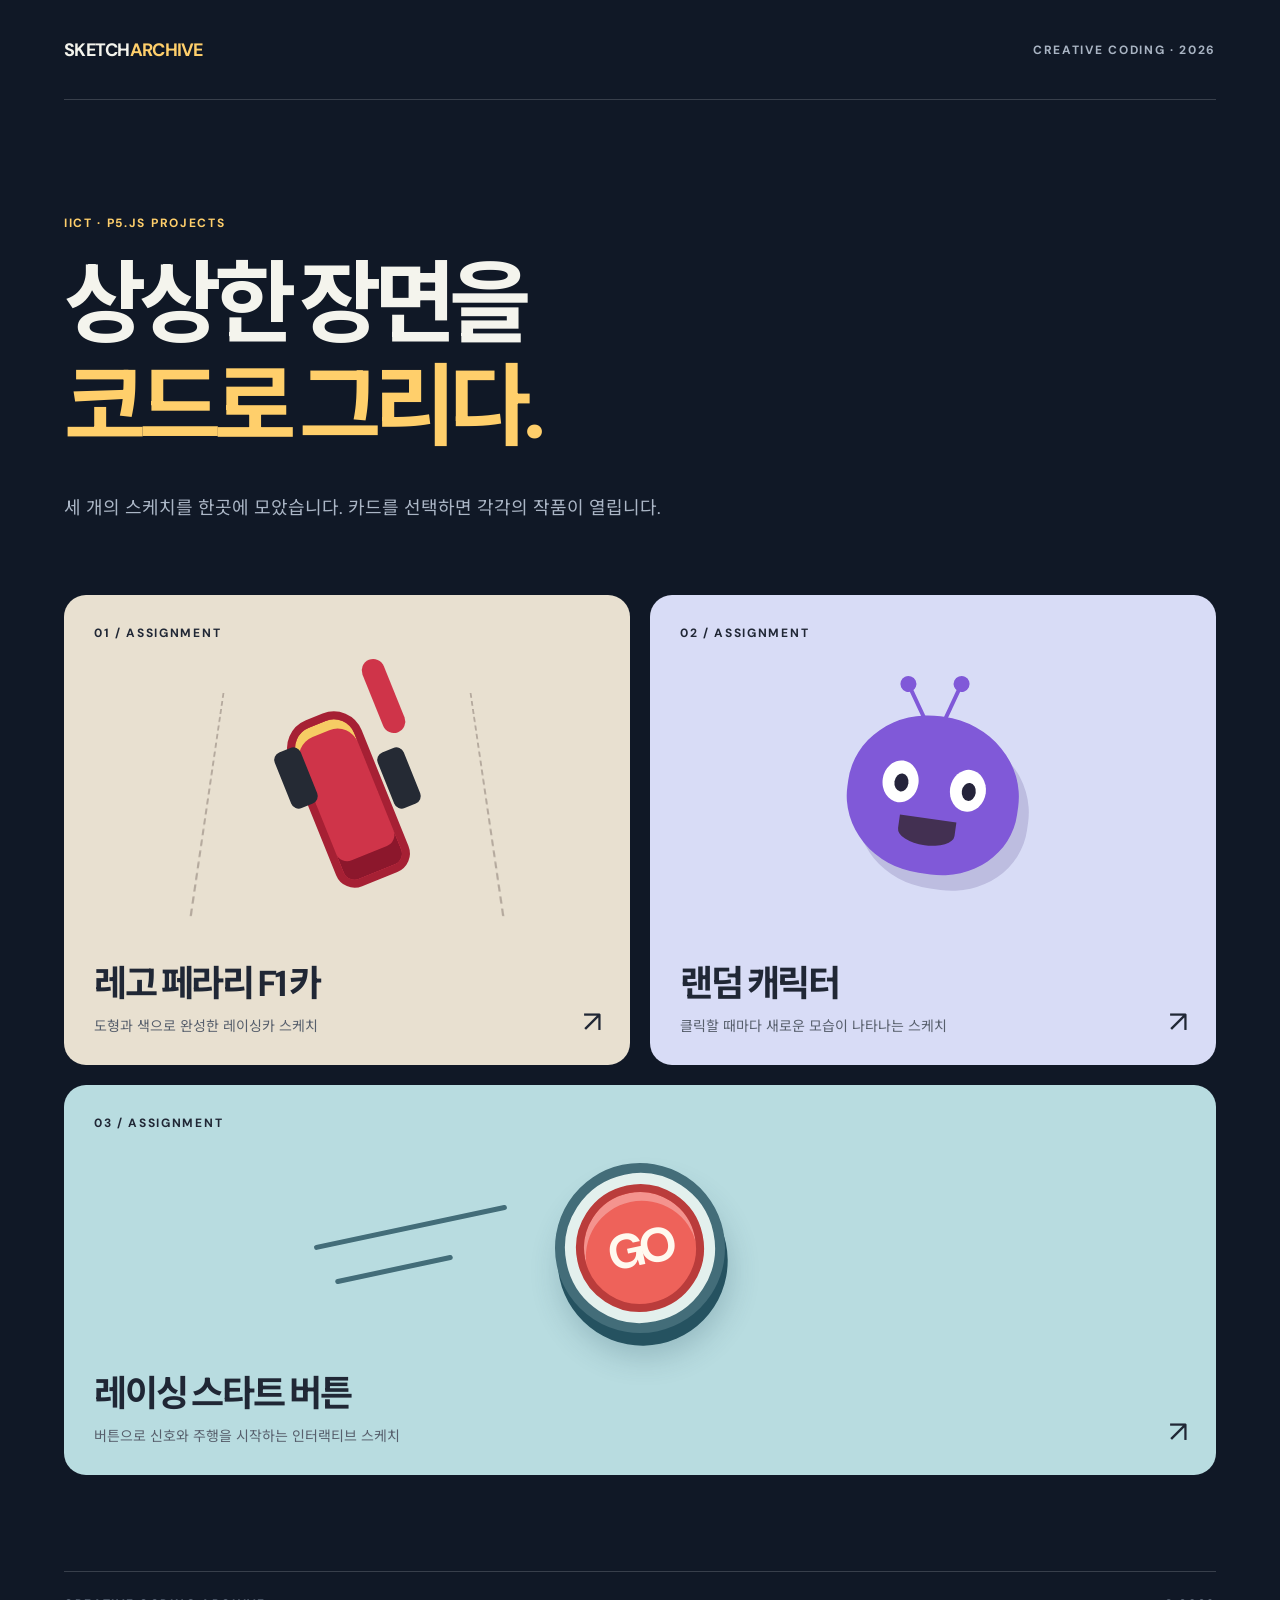
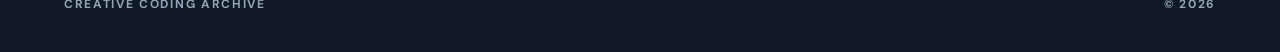
==== index.html @ 2d69be4e "Add homepage and project index" ====
<!doctype html>
<html lang="ko">
<head>
  <meta charset="utf-8">
  <meta name="viewport" content="width=device-width, initial-scale=1">
  <meta name="theme-color" content="#101826">
  <title>창작 스케치 아카이브</title>
  <meta name="description" content="세 개의 창작 코딩 스케치를 모은 아카이브입니다.">
  <link rel="stylesheet" href="style.css">
</head>
<body>
  <div class="page-shell">
    <header class="topbar">
      <a class="brand" href="./" aria-label="창작 스케치 아카이브 홈">SKETCH<span>ARCHIVE</span></a>
      <span class="topbar-note">CREATIVE CODING · 2026</span>
    </header>

    <main>
      <section class="intro" aria-labelledby="page-title">
        <p class="eyebrow">IICT · P5.JS PROJECTS</p>
        <h1 id="page-title">상상한 장면을<br><em>코드로 그리다.</em></h1>
        <p class="intro-text">세 개의 스케치를 한곳에 모았습니다. 카드를 선택하면 각각의 작품이 열립니다.</p>
      </section>

      <section class="projects" aria-label="과제 목록">
        <a class="project-card card-one" href="assignment1/">
          <span class="project-number">01 / ASSIGNMENT</span>
          <span class="project-art art-car" aria-hidden="true"><span class="road"></span><span class="car-body"></span><span class="car-nose"></span><span class="wheel wheel-left"></span><span class="wheel wheel-right"></span></span>
          <span class="project-info"><strong>레고 페라리 F1 카</strong><span>도형과 색으로 완성한 레이싱카 스케치</span></span>
          <span class="project-action" aria-hidden="true">↗</span>
        </a>

        <a class="project-card card-two" href="assignment2/">
          <span class="project-number">02 / ASSIGNMENT</span>
          <span class="project-art art-character" aria-hidden="true"><span class="antenna antenna-left"></span><span class="antenna antenna-right"></span><span class="face"><span class="eye eye-left"></span><span class="eye eye-right"></span><span class="mouth"></span></span></span>
          <span class="project-info"><strong>랜덤 캐릭터</strong><span>클릭할 때마다 새로운 모습이 나타나는 스케치</span></span>
          <span class="project-action" aria-hidden="true">↗</span>
        </a>

        <a class="project-card card-three" href="assignment3/">
          <span class="project-number">03 / ASSIGNMENT</span>
          <span class="project-art art-button" aria-hidden="true"><span class="button-ring"><span class="button-face">GO</span></span><span class="speed-line line-one"></span><span class="speed-line line-two"></span></span>
          <span class="project-info"><strong>레이싱 스타트 버튼</strong><span>버튼으로 신호와 주행을 시작하는 인터랙티브 스케치</span></span>
          <span class="project-action" aria-hidden="true">↗</span>
        </a>
      </section>
    </main>

    <footer>CREATIVE CODING ARCHIVE <span>© 2026</span></footer>
  </div>
</body>
</html>
---- style.css ----
@import url('https://fonts.googleapis.com/css2?family=DM+Sans:wght@400;500;600;700&family=Noto+Sans+KR:wght@400;500;600;700&display=swap');
:root { color-scheme: dark; font-family: 'DM Sans', 'Noto Sans KR', sans-serif; }
* { box-sizing: border-box; }
html { scroll-behavior: smooth; }
body { margin: 0; background: #101826; color: #f4f4ed; }
a { color: inherit; text-decoration: none; }
.page-shell { max-width: 1320px; min-height: 100vh; margin: 0 auto; padding: 0 clamp(24px, 5vw, 76px); }
.topbar { height: 100px; display: flex; align-items: center; justify-content: space-between; border-bottom: 1px solid #ffffff2b; }
.brand { font-size: 18px; font-weight: 700; letter-spacing: -.04em; }
.brand span { color: #ffcf6b; }
.topbar-note, .eyebrow, .project-number, footer { letter-spacing: .14em; font-size: 12px; font-weight: 700; }
.topbar-note { color: #a9b4c3; }
.intro { padding: clamp(64px, 9vw, 126px) 0 70px; }
.eyebrow { color: #ffcf6b; margin: 0 0 22px; }
h1 { margin: 0; font-size: clamp(48px, 7vw, 98px); line-height: 1.15; letter-spacing: -.08em; font-weight: 700; }
h1 em { color: #ffcf6b; font-style: normal; }
.intro-text { margin: 32px 0 0; color: #abb6c6; line-height: 1.9; font-size: clamp(15px, 1.6vw, 18px); }
.projects { display: grid; grid-template-columns: repeat(2, minmax(0, 1fr)); gap: 20px; padding-bottom: 96px; }
.project-card { position: relative; display: flex; flex-direction: column; min-height: 470px; padding: 30px; border-radius: 22px; overflow: hidden; transition: transform .2s ease, box-shadow .2s ease; }
.project-card:hover, .project-card:focus-visible { transform: translateY(-5px); box-shadow: 0 18px 45px #0004; }
.project-card:focus-visible { outline: 3px solid #ffcf6b; outline-offset: 4px; }
.card-one { background: #e8e0d0; color: #202735; }
.card-two { background: #d8dcf6; color: #202735; }
.card-three { grid-column: 1 / -1; min-height: 390px; background: #b8dce0; color: #202735; }
.card-three .project-art { min-height: 175px; }
.project-number { position: relative; z-index: 2; }
.project-art { display: block; position: relative; flex: 1; min-height: 220px; }
.art-car .road { position: absolute; width: 55%; height: 72%; border: 2px dashed #b5aa9e; border-top: 0; border-bottom: 0; left: 22.5%; top: 12%; transform: perspective(200px) rotateX(12deg); }
.car-body { position: absolute; width: 78px; height: 175px; background: #cf3449; border: 8px solid #a62034; border-radius: 30px 30px 20px 20px; left: 50%; top: 50%; transform: translate(-50%, -50%) rotate(-22deg); box-shadow: inset 0 10px #f6cc64, inset 0 -20px #8c172c; }
.car-nose { position: absolute; width: 23px; height: 78px; background: #cf3449; left: 55%; top: 5%; transform: rotate(-22deg); border-radius: 15px; }
.wheel { position: absolute; width: 28px; height: 60px; background: #252a34; border-radius: 8px; top: 34%; }
.wheel-left { left: calc(50% - 65px); transform: rotate(-22deg); }
.wheel-right { left: calc(50% + 38px); transform: rotate(-22deg); }
.art-character .face { position: absolute; width: 172px; height: 158px; background: #8059d8; border-radius: 48% 50% 45% 48%; left: 50%; top: 49%; transform: translate(-50%, -50%) rotate(8deg); box-shadow: 12px 14px 0 #46368130; }
.eye { position: absolute; width: 36px; height: 42px; background: white; border-radius: 50%; top: 49px; }
.eye:after { content: ''; position: absolute; width: 14px; height: 18px; background: #25243b; border-radius: 50%; left: 12px; top: 13px; }
.eye-left { left: 34px; }.eye-right { right: 34px; }
.mouth { position: absolute; width: 57px; height: 27px; background: #433052; border-radius: 0 0 50% 50%; left: 56px; bottom: 28px; }
.antenna { position: absolute; width: 4px; height: 65px; background: #8059d8; top: 11%; left: 50%; transform-origin: bottom; }
.antenna-left { transform: rotate(-25deg); }.antenna-right { transform: rotate(25deg); }
.antenna:before { content: ''; position: absolute; width: 16px; height: 16px; border-radius: 50%; background: #8059d8; top: -6px; left: -6px; }
.button-ring { position: absolute; width: 170px; height: 170px; border-radius: 50%; background: #e3f0ed; border: 10px solid #436d79; box-shadow: 0 13px 0 #255260, 0 24px 30px #244b5b3d; left: 50%; top: 50%; transform: translate(-50%, -50%) rotate(-12deg); display: grid; place-items: center; }
.button-face { width: 128px; height: 128px; border-radius: 50%; background: #ee625a; border: 8px solid #ba3c3b; box-shadow: inset 0 9px 0 #ffffff50; display: grid; place-items: center; color: #fff9ef; font-size: 48px; font-weight: 700; letter-spacing: -.09em; }
.speed-line { position: absolute; width: 18%; height: 5px; border-radius: 4px; background: #436d79; left: 20%; top: 40%; transform: rotate(-12deg); }
.line-two { width: 11%; top: 58%; left: 22%; }
.project-info { display: flex; flex-direction: column; gap: 8px; position: relative; z-index: 2; padding-right: 36px; }
.project-info strong { font-size: clamp(25px, 3vw, 36px); letter-spacing: -.06em; }
.project-info span { font-size: 14px; color: #575f6c; }
.project-action { position: absolute; right: 28px; bottom: 24px; font-size: 30px; }
footer { display: flex; justify-content: space-between; border-top: 1px solid #ffffff2b; padding: 24px 0 40px; color: #94a2b5; }
@media (max-width: 720px) { .topbar { height: 80px; }.topbar-note { display: none; }.intro { padding-bottom: 48px; }.projects { grid-template-columns: 1fr; gap: 16px; padding-bottom: 70px; }.project-card { min-height: 400px; } }
@media (prefers-reduced-motion: reduce) { *, *:before, *:after { scroll-behavior: auto !important; transition: none !important; } }
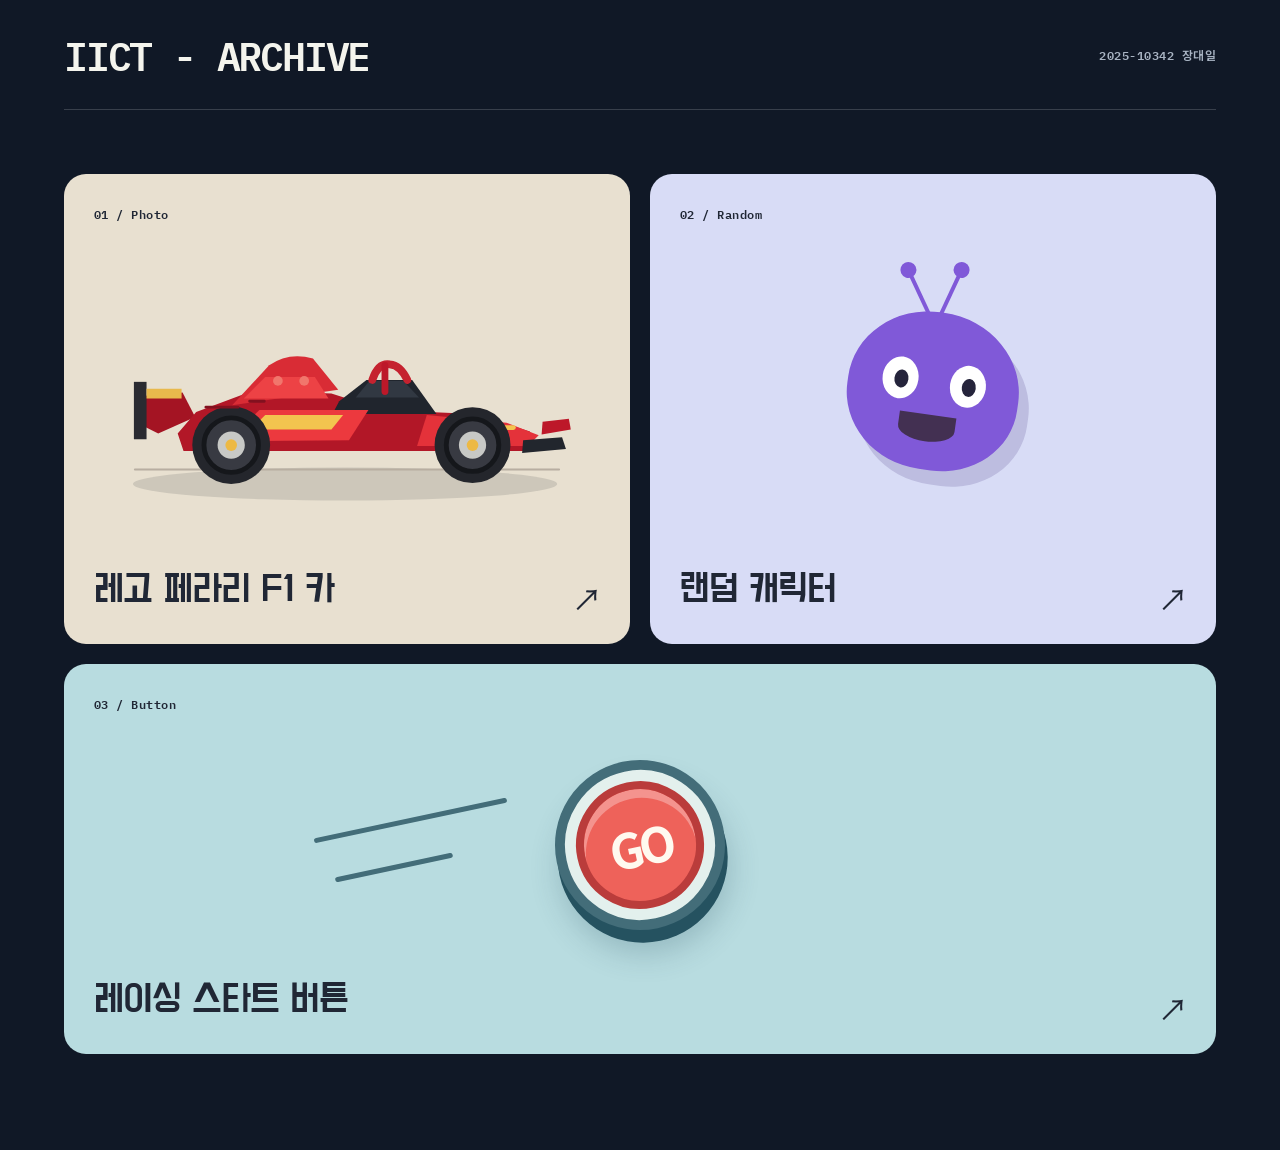
==== commit de89e971: "Update homepage labels, typography, and car artwork" ====
--- a/index.html
+++ b/index.html
@@ -4,49 +4,74 @@
   <meta charset="utf-8">
   <meta name="viewport" content="width=device-width, initial-scale=1">
   <meta name="theme-color" content="#101826">
-  <title>창작 스케치 아카이브</title>
-  <meta name="description" content="세 개의 창작 코딩 스케치를 모은 아카이브입니다.">
+  <title>IICT - ARCHIVE | 2025-10342 장대일</title>
+  <meta name="description" content="2025-10342 장대일의 Photo, Random, Button 과제 모음">
   <link rel="stylesheet" href="style.css">
 </head>
 <body>
   <div class="page-shell">
     <header class="topbar">
-      <a class="brand" href="./" aria-label="창작 스케치 아카이브 홈">SKETCH<span>ARCHIVE</span></a>
-      <span class="topbar-note">CREATIVE CODING · 2026</span>
+      <a class="brand" href="./" aria-label="IICT - ARCHIVE 홈">IICT - ARCHIVE</a>
+      <span class="topbar-note">2025-10342 장대일</span>
     </header>
 
     <main>
-      <section class="intro" aria-labelledby="page-title">
-        <p class="eyebrow">IICT · P5.JS PROJECTS</p>
-        <h1 id="page-title">상상한 장면을<br><em>코드로 그리다.</em></h1>
-        <p class="intro-text">세 개의 스케치를 한곳에 모았습니다. 카드를 선택하면 각각의 작품이 열립니다.</p>
-      </section>
-
       <section class="projects" aria-label="과제 목록">
         <a class="project-card card-one" href="assignment1/">
-          <span class="project-number">01 / ASSIGNMENT</span>
-          <span class="project-art art-car" aria-hidden="true"><span class="road"></span><span class="car-body"></span><span class="car-nose"></span><span class="wheel wheel-left"></span><span class="wheel wheel-right"></span></span>
-          <span class="project-info"><strong>레고 페라리 F1 카</strong><span>도형과 색으로 완성한 레이싱카 스케치</span></span>
+          <span class="project-number">01 / Photo</span>
+          <span class="project-art art-car" aria-hidden="true">
+            <svg viewBox="0 0 520 260" role="presentation" focusable="false">
+              <ellipse cx="258" cy="222" rx="218" ry="17" fill="#1e202a" opacity=".13"/>
+              <path d="M42 207 H478" stroke="#b8aea1" stroke-width="2" stroke-linecap="round"/>
+              <path d="M44 132 L91 128 L104 153 L66 170 L44 159 Z" fill="#a41423"/>
+              <path d="M41 117 H54 V176 H41 Z" fill="#2a2b31"/>
+              <path d="M54 124 H90 V134 H54 Z" fill="#e8b94c"/>
+              <path d="M105 148 L164 126 L244 129 L297 146 L391 150 L448 168 L451 188 L92 188 L86 170 Z" fill="#b21727"/>
+              <path d="M142 141 L180 100 Q200 86 225 93 L251 125 Z" fill="#d92c35"/>
+              <path d="M154 134 L176 112 H227 L241 134 Z" fill="#ed4245"/>
+              <path d="M252 137 L280 115 H327 L352 150 H245 Z" fill="#20252d"/>
+              <path d="M269 133 L283 116 H318 L334 133 Z" fill="#313842"/>
+              <path d="M286 115 Q292 97 304 99 Q315 100 322 115" fill="none" stroke="#c5222f" stroke-width="8" stroke-linecap="round"/>
+              <path d="M299 100 V127" stroke="#bd1829" stroke-width="7" stroke-linecap="round"/>
+              <path d="M170 146 L282 146 L262 177 L137 178 Z" fill="#ec393e"/>
+              <path d="M176 151 H256 L244 166 H161 Z" fill="#f3c44f"/>
+              <path d="M342 151 L424 159 L457 172 L446 183 H332 Z" fill="#e4323a"/>
+              <path d="M358 164 H431" stroke="#f3c44f" stroke-width="5" stroke-linecap="round"/>
+              <path d="M441 177 L481 174 L485 186 L440 190 Z" fill="#22262d"/>
+              <path d="M461 158 L488 155 L490 166 L460 171 Z" fill="#bd1829"/>
+              <circle cx="141" cy="182" r="40" fill="#24262c"/>
+              <circle cx="141" cy="182" r="28" fill="#383a42" stroke="#15171b" stroke-width="5"/>
+              <circle cx="141" cy="182" r="14" fill="#c8c9c6"/>
+              <circle cx="141" cy="182" r="6" fill="#edb944"/>
+              <circle cx="389" cy="182" r="39" fill="#24262c"/>
+              <circle cx="389" cy="182" r="27" fill="#383a42" stroke="#15171b" stroke-width="5"/>
+              <circle cx="389" cy="182" r="14" fill="#c8c9c6"/>
+              <circle cx="389" cy="182" r="6" fill="#edb944"/>
+              <circle cx="189" cy="116" r="5" fill="#f1766c"/>
+              <circle cx="216" cy="116" r="5" fill="#f1766c"/>
+              <path d="M115 143 H148 M160 137 H175" stroke="#82111f" stroke-width="3" stroke-linecap="round"/>
+            </svg>
+          </span>
+          <span class="project-info"><strong>레고 페라리 F1 카</strong></span>
           <span class="project-action" aria-hidden="true">↗</span>
         </a>
 
         <a class="project-card card-two" href="assignment2/">
-          <span class="project-number">02 / ASSIGNMENT</span>
+          <span class="project-number">02 / Random</span>
           <span class="project-art art-character" aria-hidden="true"><span class="antenna antenna-left"></span><span class="antenna antenna-right"></span><span class="face"><span class="eye eye-left"></span><span class="eye eye-right"></span><span class="mouth"></span></span></span>
-          <span class="project-info"><strong>랜덤 캐릭터</strong><span>클릭할 때마다 새로운 모습이 나타나는 스케치</span></span>
+          <span class="project-info"><strong>랜덤 캐릭터</strong></span>
           <span class="project-action" aria-hidden="true">↗</span>
         </a>
 
         <a class="project-card card-three" href="assignment3/">
-          <span class="project-number">03 / ASSIGNMENT</span>
+          <span class="project-number">03 / Button</span>
           <span class="project-art art-button" aria-hidden="true"><span class="button-ring"><span class="button-face">GO</span></span><span class="speed-line line-one"></span><span class="speed-line line-two"></span></span>
-          <span class="project-info"><strong>레이싱 스타트 버튼</strong><span>버튼으로 신호와 주행을 시작하는 인터랙티브 스케치</span></span>
+          <span class="project-info"><strong>레이싱 스타트 버튼</strong></span>
           <span class="project-action" aria-hidden="true">↗</span>
         </a>
       </section>
     </main>
 
-    <footer>CREATIVE CODING ARCHIVE <span>© 2026</span></footer>
   </div>
 </body>
 </html>
--- a/style.css
+++ b/style.css
@@ -1,21 +1,15 @@
-@import url('https://fonts.googleapis.com/css2?family=DM+Sans:wght@400;500;600;700&family=Noto+Sans+KR:wght@400;500;600;700&display=swap');
-:root { color-scheme: dark; font-family: 'DM Sans', 'Noto Sans KR', sans-serif; }
+@import url('https://fonts.googleapis.com/css2?family=Do+Hyeon&family=IBM+Plex+Mono:wght@500;600&family=Noto+Sans+KR:wght@400;500;600&display=swap');
+:root { color-scheme: dark; font-family: 'Noto Sans KR', sans-serif; }
 * { box-sizing: border-box; }
 html { scroll-behavior: smooth; }
 body { margin: 0; background: #101826; color: #f4f4ed; }
 a { color: inherit; text-decoration: none; }
 .page-shell { max-width: 1320px; min-height: 100vh; margin: 0 auto; padding: 0 clamp(24px, 5vw, 76px); }
-.topbar { height: 100px; display: flex; align-items: center; justify-content: space-between; border-bottom: 1px solid #ffffff2b; }
-.brand { font-size: 18px; font-weight: 700; letter-spacing: -.04em; }
-.brand span { color: #ffcf6b; }
-.topbar-note, .eyebrow, .project-number, footer { letter-spacing: .14em; font-size: 12px; font-weight: 700; }
+.topbar { min-height: 110px; display: flex; align-items: center; justify-content: space-between; border-bottom: 1px solid #ffffff2b; }
+.brand { font-family: 'IBM Plex Mono', monospace; font-size: clamp(28px, 3.3vw, 40px); font-weight: 600; letter-spacing: -.055em; }
+.topbar-note, .project-number { font-family: 'IBM Plex Mono', 'Noto Sans KR', monospace; letter-spacing: .04em; font-size: 12px; font-weight: 600; }
 .topbar-note { color: #a9b4c3; }
-.intro { padding: clamp(64px, 9vw, 126px) 0 70px; }
-.eyebrow { color: #ffcf6b; margin: 0 0 22px; }
-h1 { margin: 0; font-size: clamp(48px, 7vw, 98px); line-height: 1.15; letter-spacing: -.08em; font-weight: 700; }
-h1 em { color: #ffcf6b; font-style: normal; }
-.intro-text { margin: 32px 0 0; color: #abb6c6; line-height: 1.9; font-size: clamp(15px, 1.6vw, 18px); }
-.projects { display: grid; grid-template-columns: repeat(2, minmax(0, 1fr)); gap: 20px; padding-bottom: 96px; }
+.projects { display: grid; grid-template-columns: repeat(2, minmax(0, 1fr)); gap: 20px; padding: clamp(34px, 5vw, 68px) 0 96px; }
 .project-card { position: relative; display: flex; flex-direction: column; min-height: 470px; padding: 30px; border-radius: 22px; overflow: hidden; transition: transform .2s ease, box-shadow .2s ease; }
 .project-card:hover, .project-card:focus-visible { transform: translateY(-5px); box-shadow: 0 18px 45px #0004; }
 .project-card:focus-visible { outline: 3px solid #ffcf6b; outline-offset: 4px; }
@@ -25,12 +19,8 @@
 .card-three .project-art { min-height: 175px; }
 .project-number { position: relative; z-index: 2; }
 .project-art { display: block; position: relative; flex: 1; min-height: 220px; }
-.art-car .road { position: absolute; width: 55%; height: 72%; border: 2px dashed #b5aa9e; border-top: 0; border-bottom: 0; left: 22.5%; top: 12%; transform: perspective(200px) rotateX(12deg); }
-.car-body { position: absolute; width: 78px; height: 175px; background: #cf3449; border: 8px solid #a62034; border-radius: 30px 30px 20px 20px; left: 50%; top: 50%; transform: translate(-50%, -50%) rotate(-22deg); box-shadow: inset 0 10px #f6cc64, inset 0 -20px #8c172c; }
-.car-nose { position: absolute; width: 23px; height: 78px; background: #cf3449; left: 55%; top: 5%; transform: rotate(-22deg); border-radius: 15px; }
-.wheel { position: absolute; width: 28px; height: 60px; background: #252a34; border-radius: 8px; top: 34%; }
-.wheel-left { left: calc(50% - 65px); transform: rotate(-22deg); }
-.wheel-right { left: calc(50% + 38px); transform: rotate(-22deg); }
+.art-car { display: grid; place-items: center; }
+.art-car svg { display: block; width: min(100%, 520px); height: auto; overflow: visible; }
 .art-character .face { position: absolute; width: 172px; height: 158px; background: #8059d8; border-radius: 48% 50% 45% 48%; left: 50%; top: 49%; transform: translate(-50%, -50%) rotate(8deg); box-shadow: 12px 14px 0 #46368130; }
 .eye { position: absolute; width: 36px; height: 42px; background: white; border-radius: 50%; top: 49px; }
 .eye:after { content: ''; position: absolute; width: 14px; height: 18px; background: #25243b; border-radius: 50%; left: 12px; top: 13px; }
@@ -44,9 +34,9 @@
 .speed-line { position: absolute; width: 18%; height: 5px; border-radius: 4px; background: #436d79; left: 20%; top: 40%; transform: rotate(-12deg); }
 .line-two { width: 11%; top: 58%; left: 22%; }
 .project-info { display: flex; flex-direction: column; gap: 8px; position: relative; z-index: 2; padding-right: 36px; }
-.project-info strong { font-size: clamp(25px, 3vw, 36px); letter-spacing: -.06em; }
+.project-info strong { font-family: 'Do Hyeon', 'Noto Sans KR', sans-serif; font-size: clamp(27px, 3.1vw, 39px); font-weight: 400; letter-spacing: -.025em; }
 .project-info span { font-size: 14px; color: #575f6c; }
 .project-action { position: absolute; right: 28px; bottom: 24px; font-size: 30px; }
-footer { display: flex; justify-content: space-between; border-top: 1px solid #ffffff2b; padding: 24px 0 40px; color: #94a2b5; }
-@media (max-width: 720px) { .topbar { height: 80px; }.topbar-note { display: none; }.intro { padding-bottom: 48px; }.projects { grid-template-columns: 1fr; gap: 16px; padding-bottom: 70px; }.project-card { min-height: 400px; } }
+@media (max-width: 720px) { .topbar { min-height: 90px; }.topbar-note { font-size: 10px; }.projects { grid-template-columns: 1fr; gap: 16px; padding-bottom: 70px; }.project-card { min-height: 400px; } }
+@media (max-width: 560px) { .topbar { align-items: flex-start; justify-content: center; flex-direction: column; gap: 4px; }.topbar-note { color: #ffcf6b; } }
 @media (prefers-reduced-motion: reduce) { *, *:before, *:after { scroll-behavior: auto !important; transition: none !important; } }
